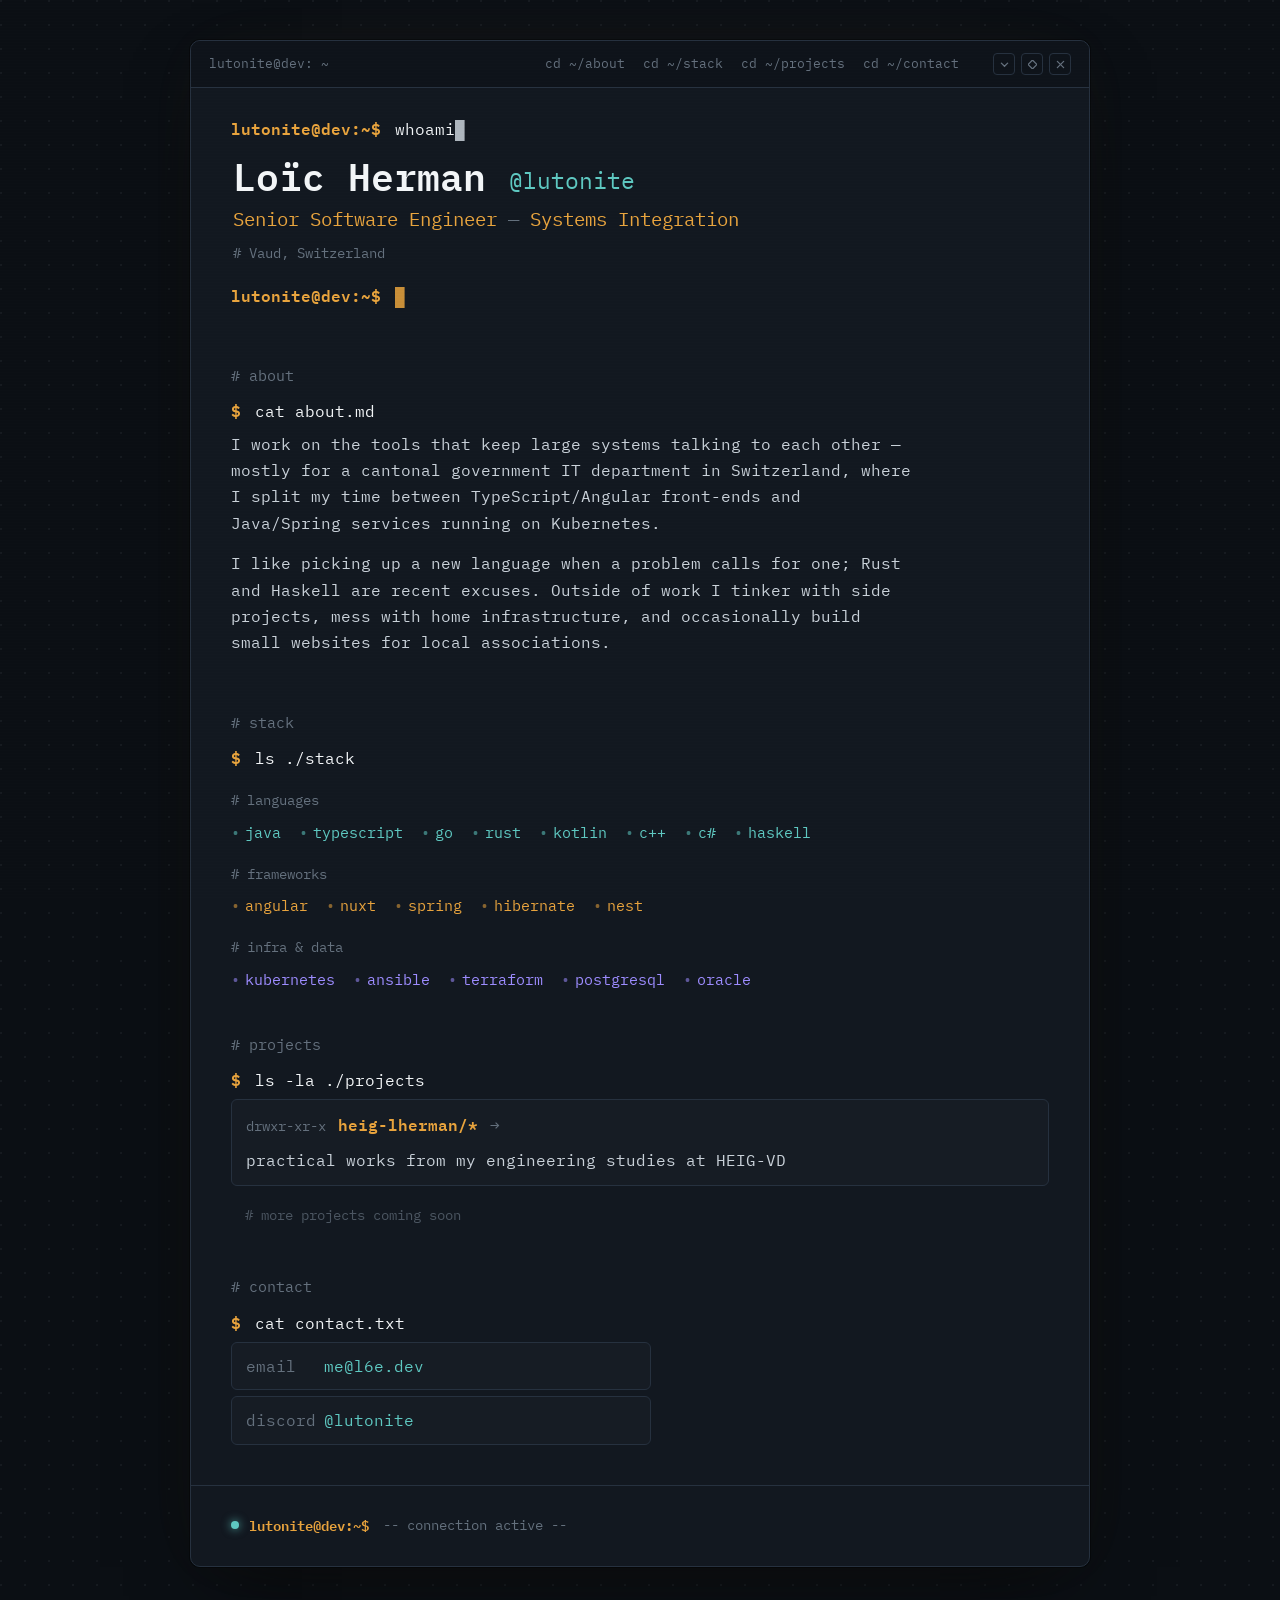
==== index.html @ 77d780e5 "feat: add personal website" ====
<!DOCTYPE html>
<html lang="en">
<head>
	<meta charset="UTF-8">
	<meta name="viewport" content="width=device-width, initial-scale=1.0">
	<title>Loïc Herman (@lutonite) — Senior Software Engineer</title>
	<meta name="description" content="Loïc Herman — senior software engineer working on systems integration tools. Java, TypeScript, Go, Rust, Kubernetes, and more.">

	<meta property="og:title" content="Loïc Herman (@lutonite)">
	<meta property="og:description" content="Senior software engineer working on systems integration tools.">
	<meta property="og:type" content="website">
	<meta property="og:url" content="https://lutonite.dev">

	<link rel="icon" href="data:image/svg+xml,%3Csvg xmlns='http://www.w3.org/2000/svg' viewBox='0 0 100 100'%3E%3Crect width='100' height='100' rx='18' fill='%230b0f14'/%3E%3Ctext x='50' y='66' font-family='monospace' font-size='46' font-weight='700' fill='%23e8a33d' text-anchor='middle'%3E%3E_%3C/text%3E%3C/svg%3E">

	<link rel="preconnect" href="https://fonts.googleapis.com">
	<link rel="preconnect" href="https://fonts.gstatic.com" crossorigin>
	<link href="https://fonts.googleapis.com/css2?family=IBM+Plex+Mono:ital,wght@0,300;0,400;0,500;0,600;0,700;1,400&display=swap" rel="stylesheet">

	<link rel="stylesheet" href="assets/css/style.css">
</head>
<body>

	<div class="crt-overlay" aria-hidden="true"></div>

	<div class="window">

		<header class="chrome">
			<div class="chrome-title">lutonite@dev:&nbsp;~</div>
			<nav class="chrome-nav" aria-label="Sections">
				<a href="#about">cd ~/about</a>
				<a href="#stack">cd ~/stack</a>
				<a href="#projects">cd ~/projects</a>
				<a href="#contact">cd ~/contact</a>
			</nav>
			<div class="chrome-controls" aria-hidden="true">
				<span class="win-btn win-min">
					<svg viewBox="0 0 10 10"><polyline points="1.5,3.5 5,7 8.5,3.5"/></svg>
				</span>
				<span class="win-btn win-max">
					<svg viewBox="0 0 10 10"><rect x="1.5" y="1.5" width="7" height="7" transform="rotate(45 5 5)"/></svg>
				</span>
				<a href="https://l6e.ch/yes.html" style="border: none; text-decoration: none;" target="_blank" rel="noopener noreferrer">
					<span class="win-btn win-close">
						<svg viewBox="0 0 10 10"><line x1="1.5" y1="1.5" x2="8.5" y2="8.5"/><line x1="8.5" y1="1.5" x2="1.5" y2="8.5"/></svg>
					</span>
				</a>
			</div>
		</header>

		<main class="term-body">

			<section class="hero" id="hero" aria-label="Introduction">
				<p class="line">
					<span class="prompt">lutonite@dev:~$</span>
					<span class="cmd" id="hero-cmd"></span><span class="caret" id="hero-caret">&#9608;</span>
				</p>
				<div class="hero-output" id="hero-output">
					<p class="out-name">Loïc Herman <span class="handle">@lutonite</span></p>
					<p class="out-role">Senior Software Engineer <span class="dim">—</span> Systems Integration</p>
					<p class="out-loc dim"># Vaud, Switzerland</p>
				</div>
				<p class="line hero-next">
					<span class="prompt">lutonite@dev:~$</span>
					<span class="caret caret-static">&#9608;</span>
				</p>
			</section>

			<section class="block" id="about" aria-labelledby="about-label">
				<p class="comment" id="about-label"># about</p>
				<p class="line"><span class="prompt">$</span> <span class="cmd-static">cat about.md</span></p>
				<div class="prose">
					<p>I work on the tools that keep large systems talking to each other — mostly for a cantonal government IT department in Switzerland, where I split my time between TypeScript/Angular front-ends and Java/Spring services running on Kubernetes.</p>
					<p>I like picking up a new language when a problem calls for one; Rust and Haskell are recent excuses. Outside of work I tinker with side projects, mess with home infrastructure, and occasionally build small websites for local associations.</p>
				</div>
			</section>

			<section class="block" id="stack" aria-labelledby="stack-label">
				<p class="comment" id="stack-label"># stack</p>
				<p class="line"><span class="prompt">$</span> <span class="cmd-static">ls ./stack</span></p>

				<div class="listing">
					<p class="comment sub"># languages</p>
					<ul class="tokens tokens-lang">
						<li>java</li><li>typescript</li><li>go</li><li>rust</li><li>kotlin</li><li>c++</li><li>c#</li><li>haskell</li>
					</ul>

					<p class="comment sub"># frameworks</p>
					<ul class="tokens tokens-fw">
						<li>angular</li><li>nuxt</li><li>spring</li><li>hibernate</li><li>nest</li>
					</ul>

					<p class="comment sub"># infra &amp; data</p>
					<ul class="tokens tokens-infra">
						<li>kubernetes</li><li>ansible</li><li>terraform</li><li>postgresql</li><li>oracle</li>
					</ul>
				</div>
			</section>

			<section class="block" id="projects" aria-labelledby="projects-label">
				<p class="comment" id="projects-label"># projects</p>
				<p class="line"><span class="prompt">$</span> <span class="cmd-static">ls -la ./projects</span></p>

				<div class="listing">
					<a class="project-row" href="https://github.com/heig-lherman" target="_blank" rel="noopener noreferrer">
						<span class="perms">drwxr-xr-x</span>
						<span class="proj-name">heig-lherman/*</span>
						<span class="arrow">&rarr;</span>
						<span class="proj-desc">practical works from my engineering studies at HEIG-VD</span>
					</a>
					<p class="comment sub project-more"># more projects coming soon</p>
				</div>
			</section>

			<section class="block" id="contact" aria-labelledby="contact-label">
				<p class="comment" id="contact-label"># contact</p>
				<p class="line"><span class="prompt">$</span> <span class="cmd-static">cat contact.txt</span></p>

				<div class="listing contact-listing">
					<button class="contact-row" type="button" data-copy="me@l6e.dev">
						<span class="key">email</span>
						<span class="val">me@l6e.dev</span>
						<span class="copy-hint" aria-hidden="true">copy</span>
					</button>
					<button class="contact-row" type="button" data-copy="@lutonite">
						<span class="key">discord</span>
						<span class="val">@lutonite</span>
						<span class="copy-hint" aria-hidden="true">copy</span>
					</button>
				</div>
			</section>

		</main>

		<footer class="term-footer">
			<span class="status-dot" aria-hidden="true"></span>
			<span class="prompt">lutonite@dev:~$</span>
			<span class="dim">-- connection active --</span>
		</footer>

	</div>

	<div class="toast" id="toast" role="status" aria-live="polite"></div>

	<script src="assets/js/main.js"></script>
</body>
</html>
---- assets/css/style.css ----
/* ---------------------------------------------------------
   lutonite.dev — terminal-window portfolio
--------------------------------------------------------- */

:root {
	--bg: #0b0f14;
	--panel: #121820;
	--panel-alt: #0e131a;
	--border: #26313f;

	--amber: #e8a33d;
	--teal: #5ec8c1;
	--violet: #9d8cff;

	--text: #c9d1d9;
	--text-dim: #64707d;
	--text-bright: #f2f5f7;

	--font-mono: 'IBM Plex Mono', 'JetBrains Mono', ui-monospace, SFMono-Regular, Menlo, Consolas, monospace;

	--radius: 10px;
	--window-max: 900px;
}

* {
	box-sizing: border-box;
}

html {
	color-scheme: dark;
}

body {
	margin: 0;
	min-height: 100vh;
	background:
		radial-gradient(circle at 1px 1px, rgba(201, 209, 217, 0.06) 1px, transparent 0) 0 0 / 24px 24px,
		var(--bg);
	color: var(--text);
	font-family: var(--font-mono);
	font-size: 16px;
	line-height: 1.65;
	-webkit-font-smoothing: antialiased;
	padding: 40px 20px 64px;
}

::selection {
	background: rgba(232, 163, 61, 0.28);
	color: var(--text-bright);
}

a {
	color: var(--teal);
	text-decoration: none;
	border-bottom: 1px solid rgba(94, 200, 193, 0.35);
	transition: color 0.15s ease, border-color 0.15s ease;
}

a:hover,
a:focus-visible {
	color: var(--text-bright);
	border-color: var(--teal);
}

:focus-visible {
	outline: 2px solid var(--amber);
	outline-offset: 2px;
}

/* subtle CRT scanline texture */
.crt-overlay {
	position: fixed;
	inset: 0;
	pointer-events: none;
	z-index: 50;
	background: repeating-linear-gradient(
		to bottom,
		rgba(255, 255, 255, 0.018) 0px,
		rgba(255, 255, 255, 0.018) 1px,
		transparent 1px,
		transparent 3px
	);
	mix-blend-mode: overlay;
}

/* ---------------------------------------------------------
   Window chrome
--------------------------------------------------------- */

.window {
	max-width: var(--window-max);
	margin: 0 auto;
	background: var(--panel);
	border: 1px solid var(--border);
	border-radius: var(--radius);
	box-shadow:
		0 0 0 1px rgba(0, 0, 0, 0.4),
		0 30px 80px -30px rgba(0, 0, 0, 0.7),
		0 0 60px -20px rgba(232, 163, 61, 0.08);
	overflow: hidden;
}

.chrome {
	position: sticky;
	top: 0;
	z-index: 10;
	display: flex;
	align-items: center;
	gap: 16px;
	padding: 12px 18px;
	background: var(--panel-alt);
	border-bottom: 1px solid var(--border);
	backdrop-filter: blur(6px);
}

.chrome-title {
	color: var(--text-dim);
	font-size: 0.82rem;
	white-space: nowrap;
	flex: 0 0 auto;
}

.chrome-nav {
	margin-left: auto;
	display: flex;
	gap: 18px;
	font-size: 0.82rem;
}

.chrome-controls {
	display: flex;
	gap: 6px;
	flex: 0 0 auto;
	margin-left: 18px;
}

.win-btn {
	display: flex;
	align-items: center;
	justify-content: center;
	width: 22px;
	height: 22px;
	border-radius: 4px;
	border: 1px solid var(--border);
	background: transparent;
	transition: background 0.15s ease, border-color 0.15s ease;
}

.win-btn svg {
	width: 9px;
	height: 9px;
	stroke: var(--text-dim);
	stroke-width: 1.4;
	fill: none;
	stroke-linecap: round;
	transition: stroke 0.15s ease;
}

.win-max svg {
	fill: none;
}

.win-btn:hover {
	border-color: var(--border);
	background: rgba(255, 255, 255, 0.05);
}

.win-btn:hover svg {
	stroke: var(--text-bright);
}

.win-close:hover {
	background: rgba(217, 123, 108, 0.16);
	border-color: rgba(217, 123, 108, 0.4);
}

.win-close:hover svg {
	stroke: #d97b6c;
}

.chrome-nav a {
	color: var(--text-dim);
	border-bottom: none;
	white-space: nowrap;
}

.chrome-nav a:hover,
.chrome-nav a:focus-visible {
	color: var(--amber);
}

@media (max-width: 640px) {
	.chrome-nav {
		display: none;
	}
}

/* ---------------------------------------------------------
   Terminal body
--------------------------------------------------------- */

.term-body {
	padding: 28px clamp(18px, 4vw, 40px) 8px;
}

.block {
	padding-top: 40px;
	opacity: 0;
	transform: translateY(10px);
	transition: opacity 0.5s ease, transform 0.5s ease;
}

.block.in-view {
	opacity: 1;
	transform: translateY(0);
}

.line {
	margin: 0 0 6px;
	word-break: break-word;
}

.prompt {
	color: var(--amber);
	font-weight: 600;
	margin-right: 4px;
}

.cmd-static {
	color: var(--text-bright);
}

.comment {
	color: var(--text-dim);
	margin: 0 0 10px;
	font-size: 0.95rem;
}

.comment.sub {
	margin-top: 18px;
	margin-bottom: 8px;
	font-size: 0.85rem;
}

/* ---------------------------------------------------------
   Hero
--------------------------------------------------------- */

.hero {
	padding-bottom: 8px;
}

.cmd {
	color: var(--text-bright);
}

.caret {
	display: inline-block;
	color: var(--amber);
	animation: blink 1s steps(1) infinite;
}

.caret-static {
	opacity: 0.85;
}

@keyframes blink {
	0%, 49% { opacity: 1; }
	50%, 100% { opacity: 0; }
}

.hero-output {
	margin: 10px 0 18px;
	padding-left: 2px;
	opacity: 0;
	transform: translateY(6px);
	transition: opacity 0.4s ease, transform 0.4s ease;
}

.hero-output.show {
	opacity: 1;
	transform: translateY(0);
}

.out-name {
	margin: 0 0 4px;
	font-size: clamp(1.5rem, 4.5vw, 2.35rem);
	font-weight: 600;
	color: var(--text-bright);
	line-height: 1.25;
}

.handle {
	color: var(--teal);
	font-weight: 400;
	font-size: 0.6em;
	vertical-align: middle;
}

.out-role {
	margin: 0 0 6px;
	font-size: clamp(1rem, 2.6vw, 1.2rem);
	color: var(--amber);
}

.out-loc {
	margin: 0;
	font-size: 0.9rem;
}

.dim {
	color: var(--text-dim);
}

.hero-next {
	margin-top: 4px;
}

/* ---------------------------------------------------------
   Prose
--------------------------------------------------------- */

.prose {
	max-width: 68ch;
}

.prose p {
	margin: 0 0 14px;
	color: var(--text);
}

/* ---------------------------------------------------------
   Skill tokens ("ls" style listing)
--------------------------------------------------------- */

.listing {
	margin-top: 4px;
}

.tokens {
	list-style: none;
	margin: 0;
	padding: 0;
	display: flex;
	flex-wrap: wrap;
	gap: 8px 18px;
}

.tokens li {
	position: relative;
	padding-left: 14px;
	font-size: 0.95rem;
}

.tokens li::before {
	content: '\2022';
	position: absolute;
	left: 0;
	opacity: 0.55;
}

.tokens-lang li { color: var(--teal); }
.tokens-fw li { color: var(--amber); }
.tokens-infra li { color: var(--violet); }

/* ---------------------------------------------------------
   Projects
--------------------------------------------------------- */

.project-row {
	display: flex;
	flex-wrap: wrap;
	align-items: baseline;
	gap: 8px 12px;
	padding: 12px 14px;
	margin: 0 0 6px;
	border: 1px solid var(--border);
	border-radius: 6px;
	background: rgba(255, 255, 255, 0.015);
	color: var(--text);
	border-bottom: 1px solid var(--border);
	transition: border-color 0.15s ease, background 0.15s ease;
}

.project-row:hover,
.project-row:focus-visible {
	border-color: var(--teal);
	background: rgba(94, 200, 193, 0.06);
	color: var(--text);
}

.perms {
	color: var(--text-dim);
	font-size: 0.85rem;
}

.proj-name {
	color: var(--amber);
	font-weight: 600;
}

.arrow {
	color: var(--text-dim);
}

.proj-desc {
	color: var(--text);
}

.project-more {
	padding-left: 14px;
	font-size: 0.85rem;
	opacity: 0.7;
}

/* ---------------------------------------------------------
   Contact
--------------------------------------------------------- */

.contact-listing {
	display: flex;
	flex-direction: column;
	gap: 6px;
	max-width: 420px;
}

.contact-row {
	display: flex;
	align-items: center;
	gap: 14px;
	width: 100%;
	padding: 10px 14px;
	border: 1px solid var(--border);
	border-radius: 6px;
	background: rgba(255, 255, 255, 0.015);
	color: var(--text);
	font: inherit;
	text-align: left;
	cursor: pointer;
	transition: border-color 0.15s ease, background 0.15s ease;
}

.contact-row:hover,
.contact-row:focus-visible {
	border-color: var(--amber);
	background: rgba(232, 163, 61, 0.06);
}

.contact-row .key {
	color: var(--text-dim);
	width: 64px;
	flex: 0 0 auto;
}

.contact-row .val {
	color: var(--teal);
	flex: 1 1 auto;
}

.contact-row .copy-hint {
	color: var(--text-dim);
	font-size: 0.78rem;
	opacity: 0;
	transition: opacity 0.15s ease;
}

.contact-row:hover .copy-hint,
.contact-row:focus-visible .copy-hint {
	opacity: 1;
}

/* ---------------------------------------------------------
   Footer
--------------------------------------------------------- */

.term-footer {
	display: flex;
	align-items: center;
	gap: 10px;
	padding: 28px clamp(18px, 4vw, 40px) 30px;
	font-size: 0.85rem;
	border-top: 1px solid var(--border);
	margin-top: 32px;
}

.status-dot {
	width: 8px;
	height: 8px;
	border-radius: 50%;
	background: var(--teal);
	box-shadow: 0 0 8px 1px rgba(94, 200, 193, 0.6);
	animation: pulse 2.4s ease-in-out infinite;
	flex: 0 0 auto;
}

@keyframes pulse {
	0%, 100% { opacity: 1; }
	50% { opacity: 0.35; }
}

/* ---------------------------------------------------------
   Toast
--------------------------------------------------------- */

.toast {
	position: fixed;
	left: 50%;
	bottom: 28px;
	transform: translate(-50%, 12px);
	background: var(--panel-alt);
	border: 1px solid var(--border);
	color: var(--amber);
	padding: 8px 16px;
	border-radius: 6px;
	font-size: 0.85rem;
	opacity: 0;
	pointer-events: none;
	transition: opacity 0.2s ease, transform 0.2s ease;
	z-index: 60;
}

.toast.show {
	opacity: 1;
	transform: translate(-50%, 0);
}

/* ---------------------------------------------------------
   Responsive
--------------------------------------------------------- */

@media (max-width: 560px) {
	body {
		padding: 16px 10px 48px;
	}

	.term-body {
		padding-left: 16px;
		padding-right: 16px;
	}

	.contact-row .key {
		width: 56px;
	}
}

/* ---------------------------------------------------------
   Reduced motion
--------------------------------------------------------- */

@media (prefers-reduced-motion: reduce) {
	.caret {
		animation: none;
		opacity: 1;
	}

	.status-dot {
		animation: none;
	}

	.block,
	.hero-output {
		transition: none;
	}
}
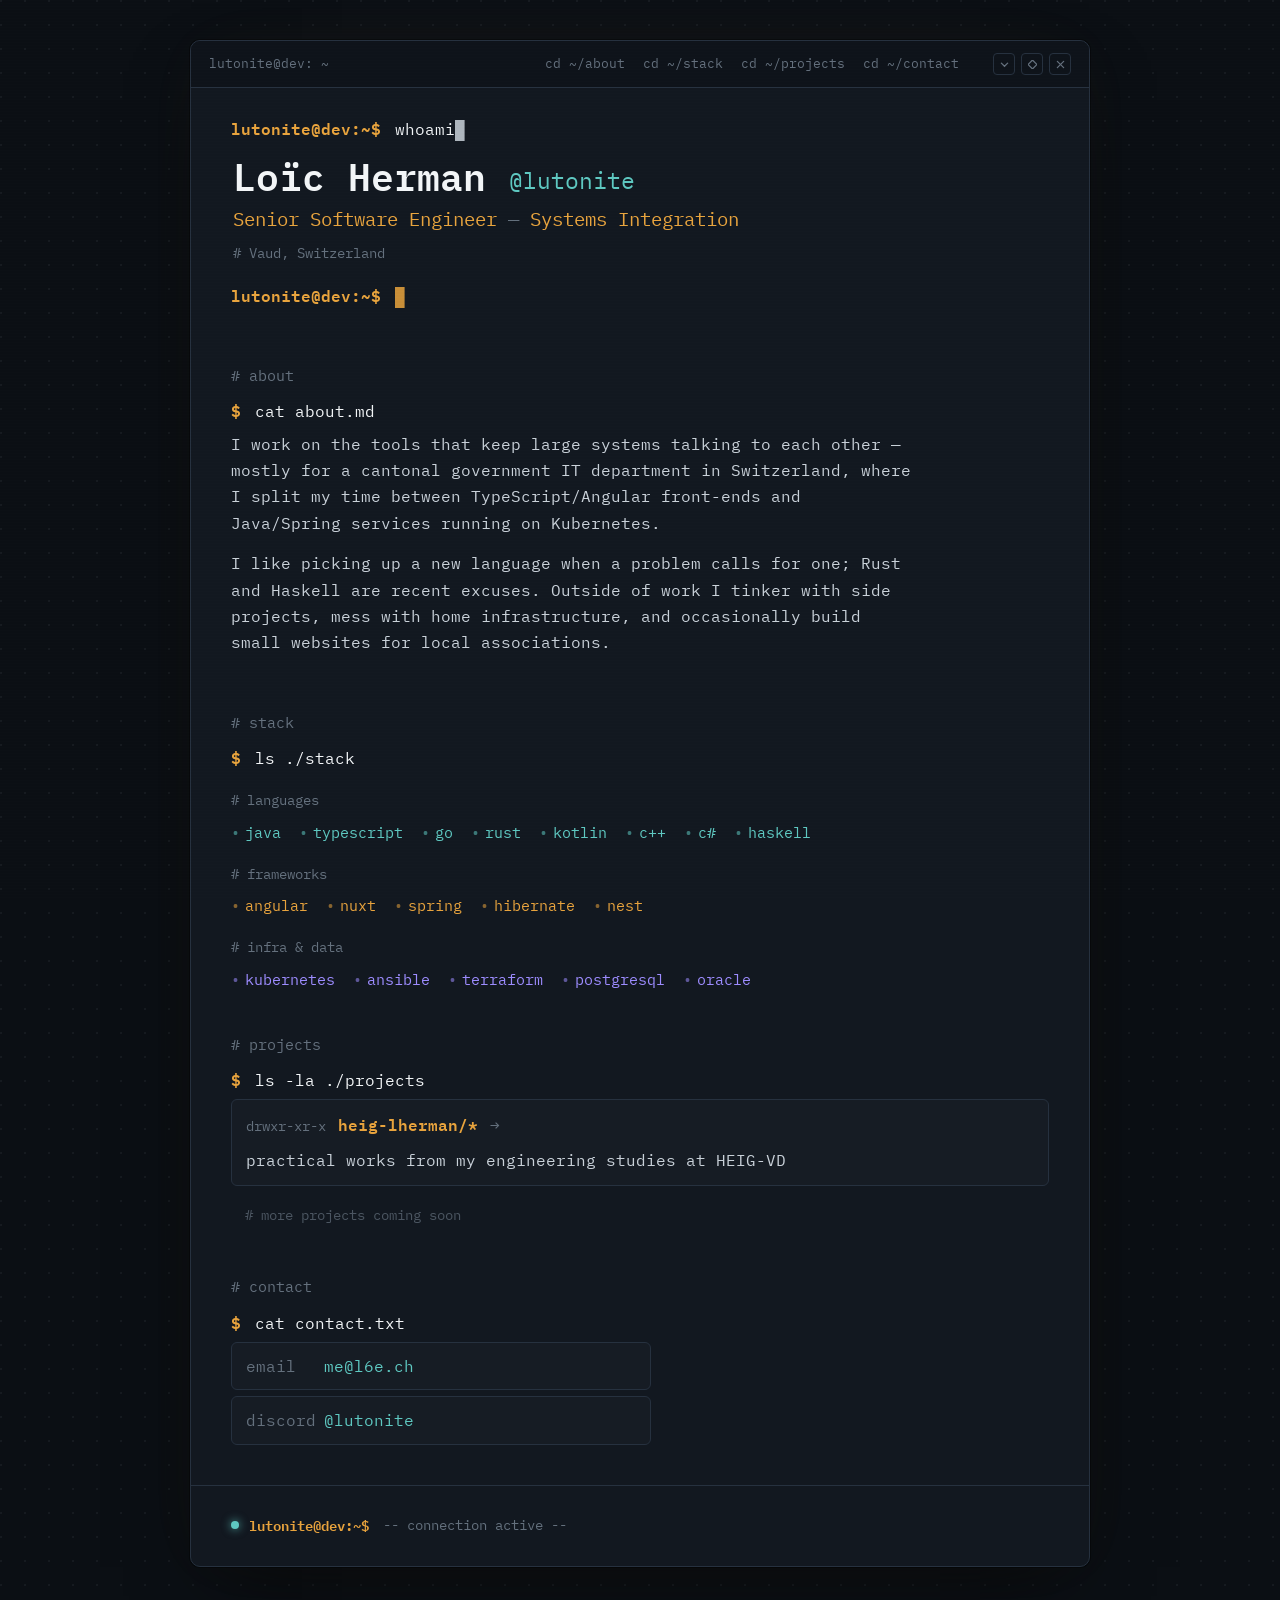
==== commit 06dbcbfb: "fix: proper email domain" ====
--- a/index.html
+++ b/index.html
@@ -117,9 +117,9 @@
 				<p class="line"><span class="prompt">$</span> <span class="cmd-static">cat contact.txt</span></p>
 
 				<div class="listing contact-listing">
-					<button class="contact-row" type="button" data-copy="me@l6e.dev">
+					<button class="contact-row" type="button" data-copy="me@l6e.ch">
 						<span class="key">email</span>
-						<span class="val">me@l6e.dev</span>
+						<span class="val">me@l6e.ch</span>
 						<span class="copy-hint" aria-hidden="true">copy</span>
 					</button>
 					<button class="contact-row" type="button" data-copy="@lutonite">
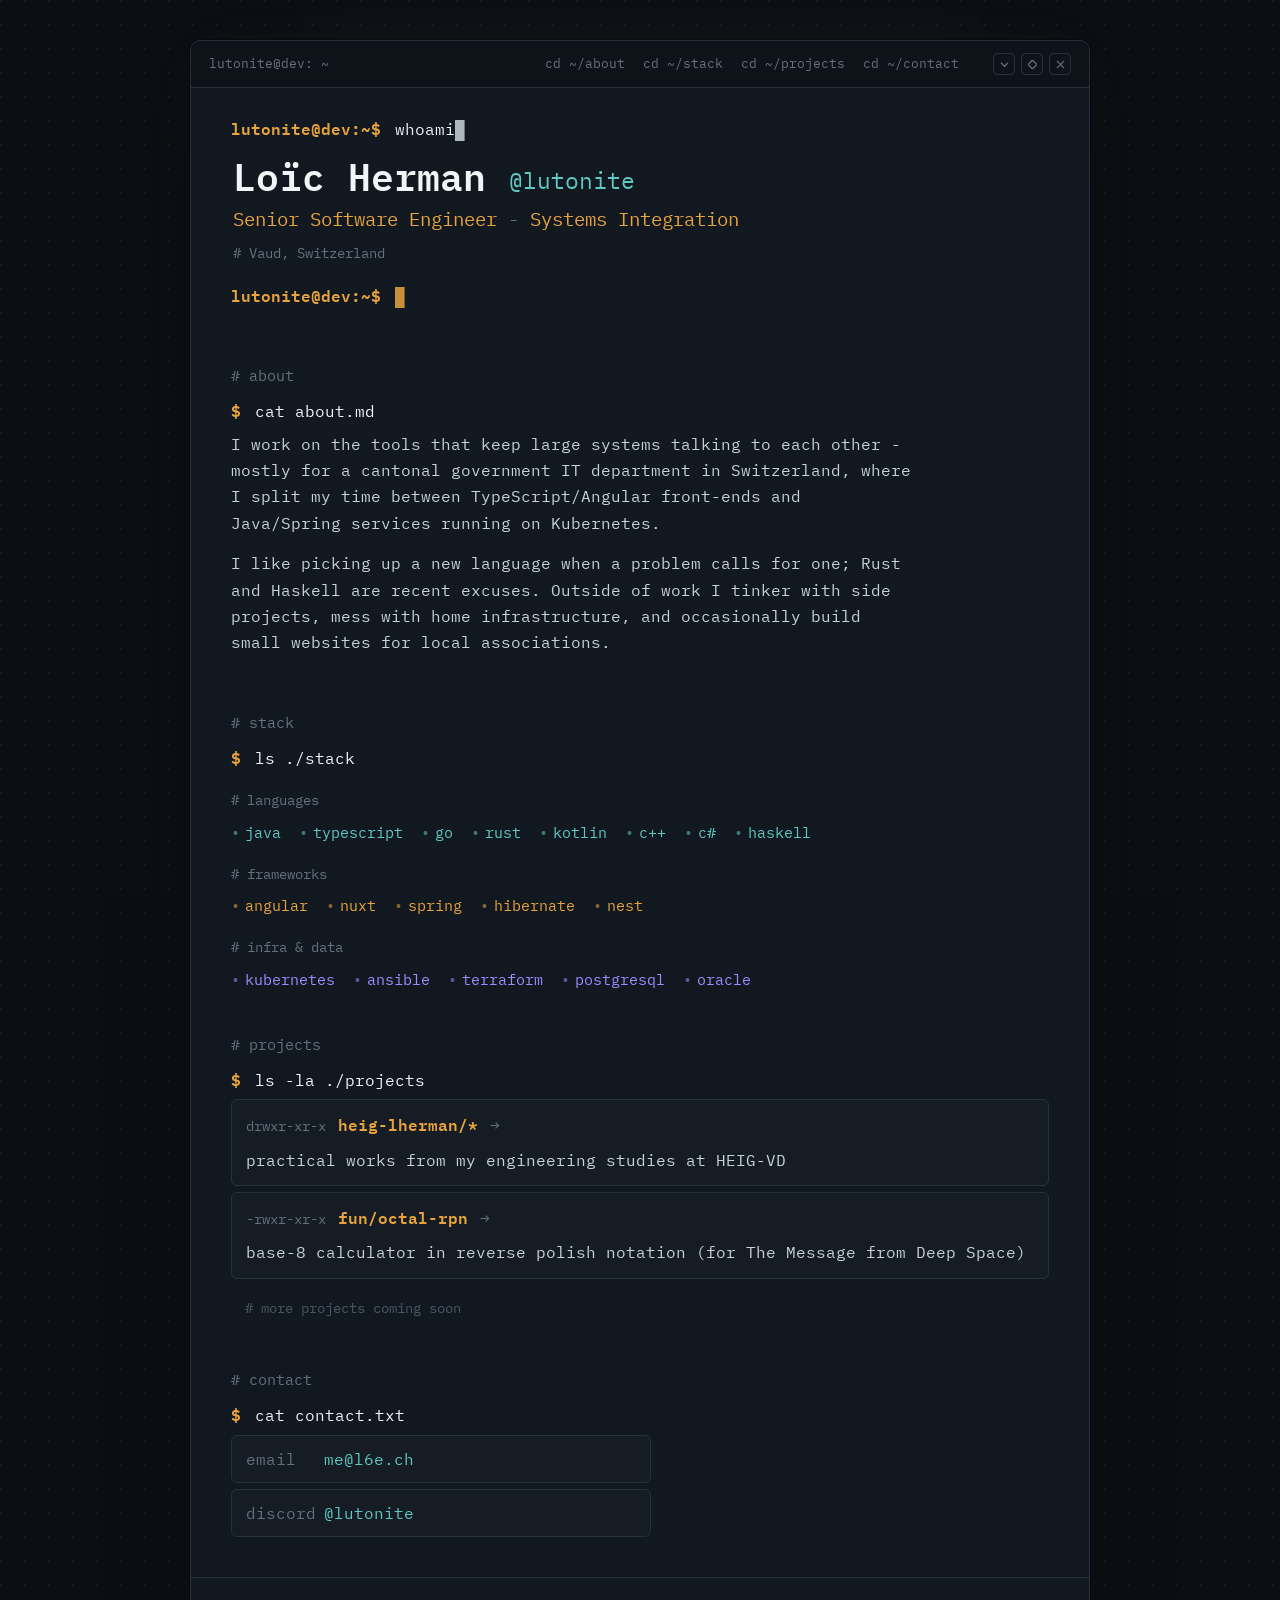
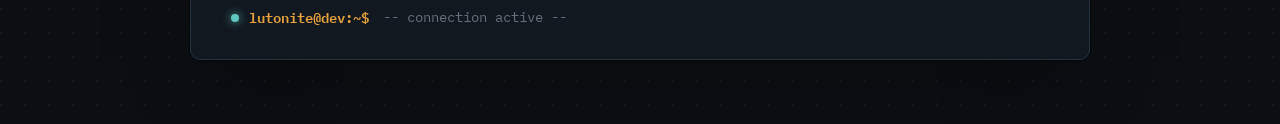
==== commit 18048ea5: "update homepage" ====
--- a/index.html
+++ b/index.html
@@ -3,8 +3,8 @@
 <head>
 	<meta charset="UTF-8">
 	<meta name="viewport" content="width=device-width, initial-scale=1.0">
-	<title>Loïc Herman (@lutonite) — Senior Software Engineer</title>
-	<meta name="description" content="Loïc Herman — senior software engineer working on systems integration tools. Java, TypeScript, Go, Rust, Kubernetes, and more.">
+	<title>Loïc Herman (@lutonite) - Senior Software Engineer</title>
+	<meta name="description" content="Loïc Herman - senior software engineer working on systems integration tools. Java, TypeScript, Go, Rust, Kubernetes, and more.">
 
 	<meta property="og:title" content="Loïc Herman (@lutonite)">
 	<meta property="og:description" content="Senior software engineer working on systems integration tools.">
@@ -57,7 +57,7 @@
 				</p>
 				<div class="hero-output" id="hero-output">
 					<p class="out-name">Loïc Herman <span class="handle">@lutonite</span></p>
-					<p class="out-role">Senior Software Engineer <span class="dim">—</span> Systems Integration</p>
+					<p class="out-role">Senior Software Engineer <span class="dim">-</span> Systems Integration</p>
 					<p class="out-loc dim"># Vaud, Switzerland</p>
 				</div>
 				<p class="line hero-next">
@@ -70,7 +70,7 @@
 				<p class="comment" id="about-label"># about</p>
 				<p class="line"><span class="prompt">$</span> <span class="cmd-static">cat about.md</span></p>
 				<div class="prose">
-					<p>I work on the tools that keep large systems talking to each other — mostly for a cantonal government IT department in Switzerland, where I split my time between TypeScript/Angular front-ends and Java/Spring services running on Kubernetes.</p>
+					<p>I work on the tools that keep large systems talking to each other - mostly for a cantonal government IT department in Switzerland, where I split my time between TypeScript/Angular front-ends and Java/Spring services running on Kubernetes.</p>
 					<p>I like picking up a new language when a problem calls for one; Rust and Haskell are recent excuses. Outside of work I tinker with side projects, mess with home infrastructure, and occasionally build small websites for local associations.</p>
 				</div>
 			</section>
@@ -107,6 +107,12 @@
 						<span class="proj-name">heig-lherman/*</span>
 						<span class="arrow">&rarr;</span>
 						<span class="proj-desc">practical works from my engineering studies at HEIG-VD</span>
+					</a>
+					<a class="project-row" href="https://lutonite.dev/fun/octal-rpn" target="_blank" rel="noopener noreferrer">
+						<span class="perms">-rwxr-xr-x</span>
+						<span class="proj-name">fun/octal-rpn</span>
+						<span class="arrow">&rarr;</span>
+						<span class="proj-desc">base-8 calculator in reverse polish notation (for The Message from Deep Space)</span>
 					</a>
 					<p class="comment sub project-more"># more projects coming soon</p>
 				</div>
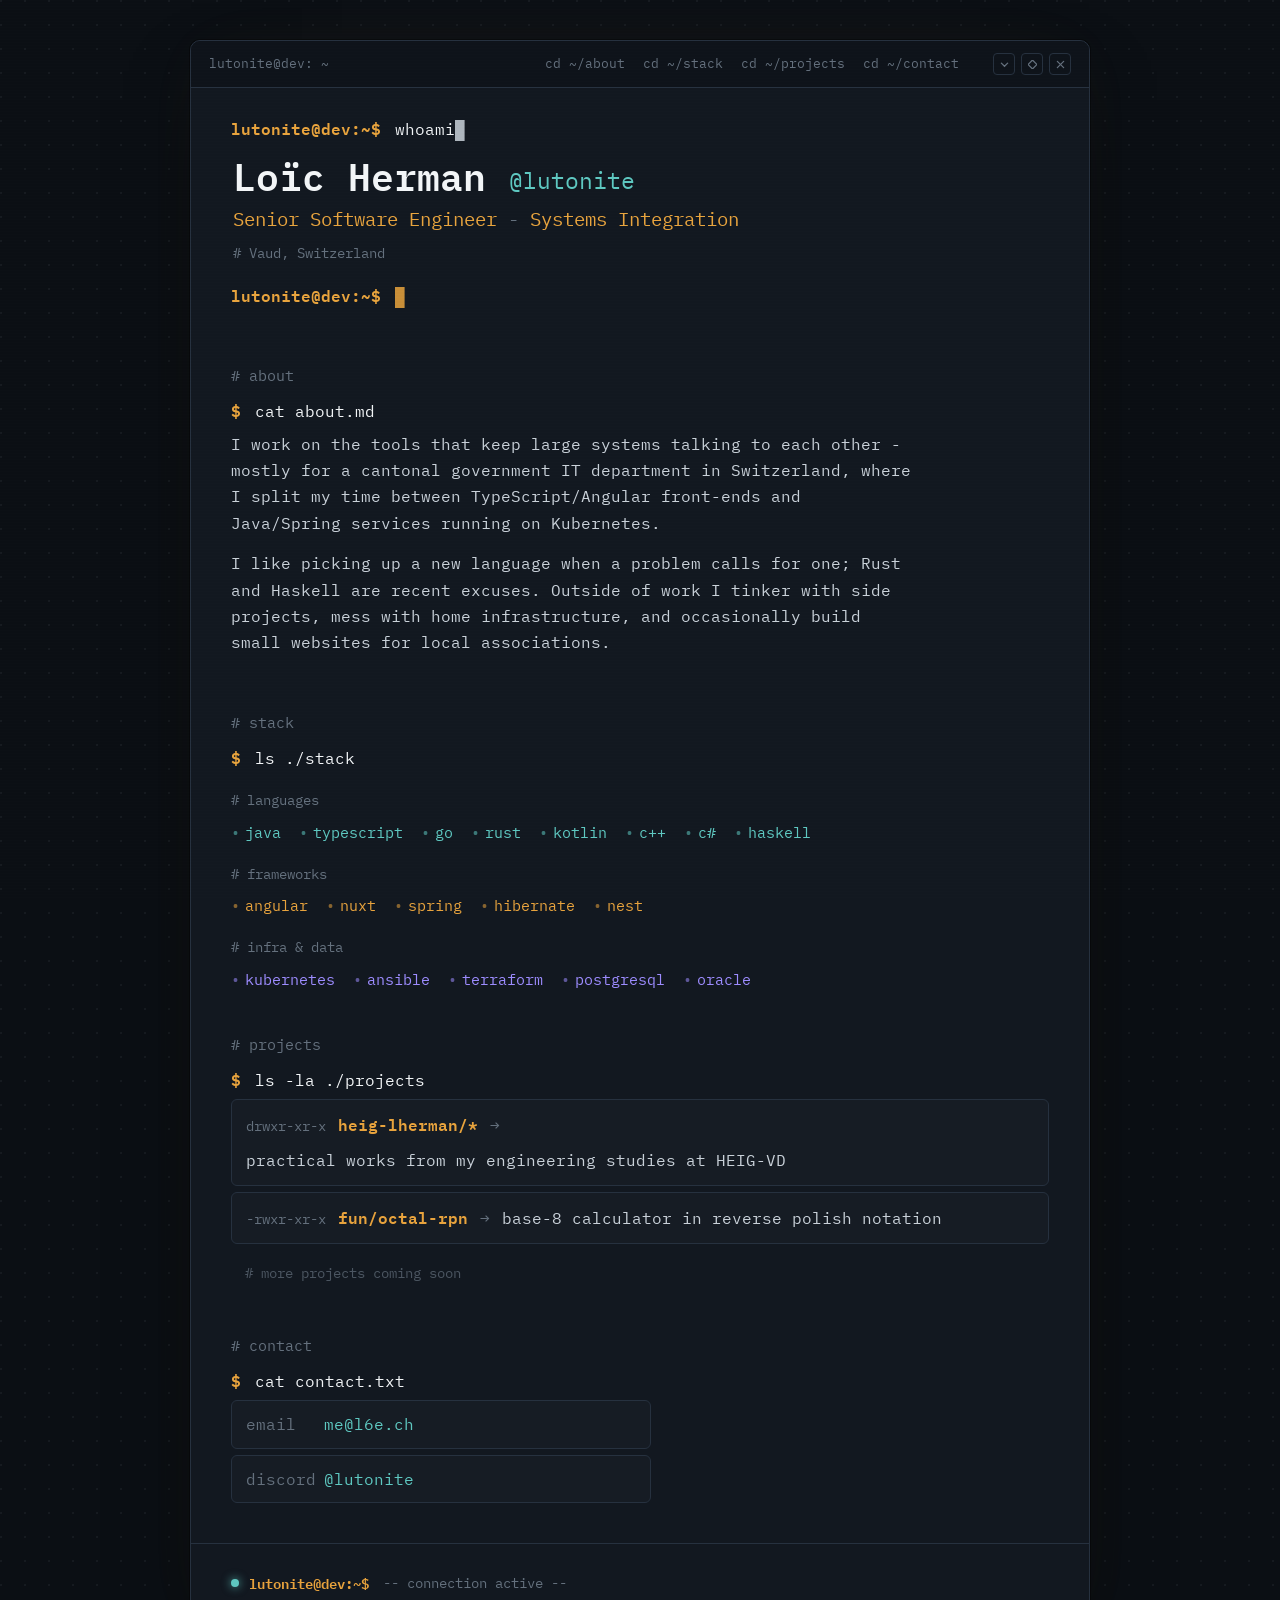
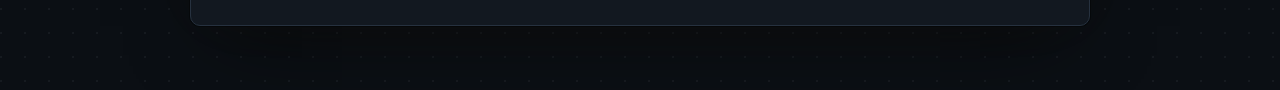
==== commit 8f4904e4: "update homepage" ====
--- a/index.html
+++ b/index.html
@@ -112,7 +112,7 @@
 						<span class="perms">-rwxr-xr-x</span>
 						<span class="proj-name">fun/octal-rpn</span>
 						<span class="arrow">&rarr;</span>
-						<span class="proj-desc">base-8 calculator in reverse polish notation (for The Message from Deep Space)</span>
+						<span class="proj-desc">base-8 calculator in reverse polish notation</span>
 					</a>
 					<p class="comment sub project-more"># more projects coming soon</p>
 				</div>
